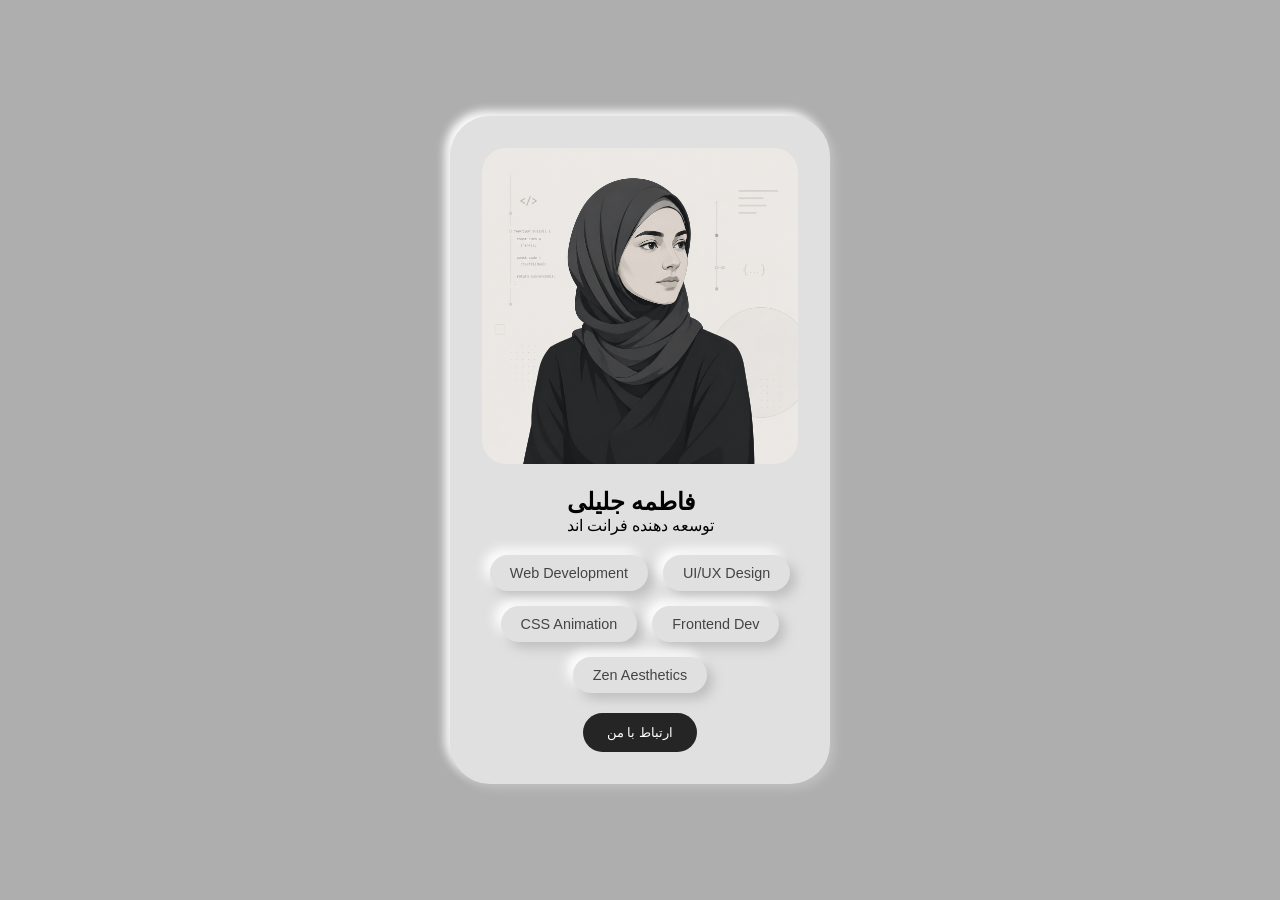
==== index.html @ 5ddfe509 "Add files via upload" ====
<!DOCTYPE html>
<html lang="en">
<head>
    <meta charset="UTF-8">
    <meta name="viewport" content="width=device-width, initial-scale=1.0">
    <title>Page title</title>
    
</head>
<body>
    <!--  -->
    <style>
        * {
    margin: 0;
    padding: 0;
    box-sizing: border-box;
}

body {
    display: flex;
    align-items: center;
    justify-content: center;
    min-height: 100vh;
    background: #aeaeae;
    margin: 0;
    @import url('https://fonts.googleapis.com/css2?family=Vazirmatn:wght@100;400;700&display=swap');
  }

img {
    width: 100%;
    height: auto;
    border-radius: 24px;
 }

.portfolio {
    display: flex;
    flex-direction: column;
    align-items: center;
    gap: 20px;        
    width: 90%; /* برای موبایل بهتر است */
    max-width: 380px; /* حداکثر عرض در دسکتاپ */
    margin: 20px auto;  
    padding: 32px;
    border-radius: 40px; 
    background: #e0e0e0;
    box-shadow:  5px 5px 10px #bebebe, 
                 -5px -5px 10px #ffffff;
    
}

.btn {
  padding: 12px 24px;
  background-color: #252525; 
  color: #fff;
  border: none;
  border-radius: 24px;
  animation: pulse 2s infinite ease-in-out;
}

@keyframes pulse {
    0% { transform: scale(1); }
  50% { transform: scale(1.08); }
  100% { transform: scale(1); }
}

.skills-container {
  display: flex;
  flex-wrap: wrap;
  gap: 15px;  
  justify-content: center;
  max-width: 500px; /* محدود کردن عرض برای زیبایی در دسکتاپ */
  width: 100%;    /* در موبایل تمام عرض را پر می‌کند */
}

.skill-tag {
  padding: 10px 20px;
  font-family: 'Segoe UI', sans-serif;
  font-size: 0.9rem;
  color: #444;
  border-radius: 20px; 
  border: 1px solid #d1d1d1; 
  background: #e0e0e0;
  box-shadow: 6px 6px 12px #bebebe, 
             -6px -6px 12px #ffffff;
  border: none;
}

/* استایل برای حالت موبایل (Responsive Adjustment) */
@media (max-width: 480px) {
  .skills-container {
    gap: 12px; 
  }
  
  .skill-tag {
    font-size: 0.8rem;
    padding: 8px 15px;
  }
}

    </style>
    <!--  -->
    <section class="portfolio">
    <div class="portfolio-image">
        <img src="myprof.png" alt="عکس من">
    </div>
    <div class="detail">
        <h2>فاطمه جلیلی</h2>
    <p>توسعه دهنده فرانت اند</p>
    </div>
    <div class="skills-container">
  <span class="skill-tag">Web Development</span>
  <span class="skill-tag">UI/UX Design</span>
  <span class="skill-tag">CSS Animation</span>
  <span class="skill-tag">Frontend Dev</span>
  <span class="skill-tag">Zen Aesthetics</span>
</div>
    <button class="btn">ارتباط با من</button>
</section>
</body>
</html>
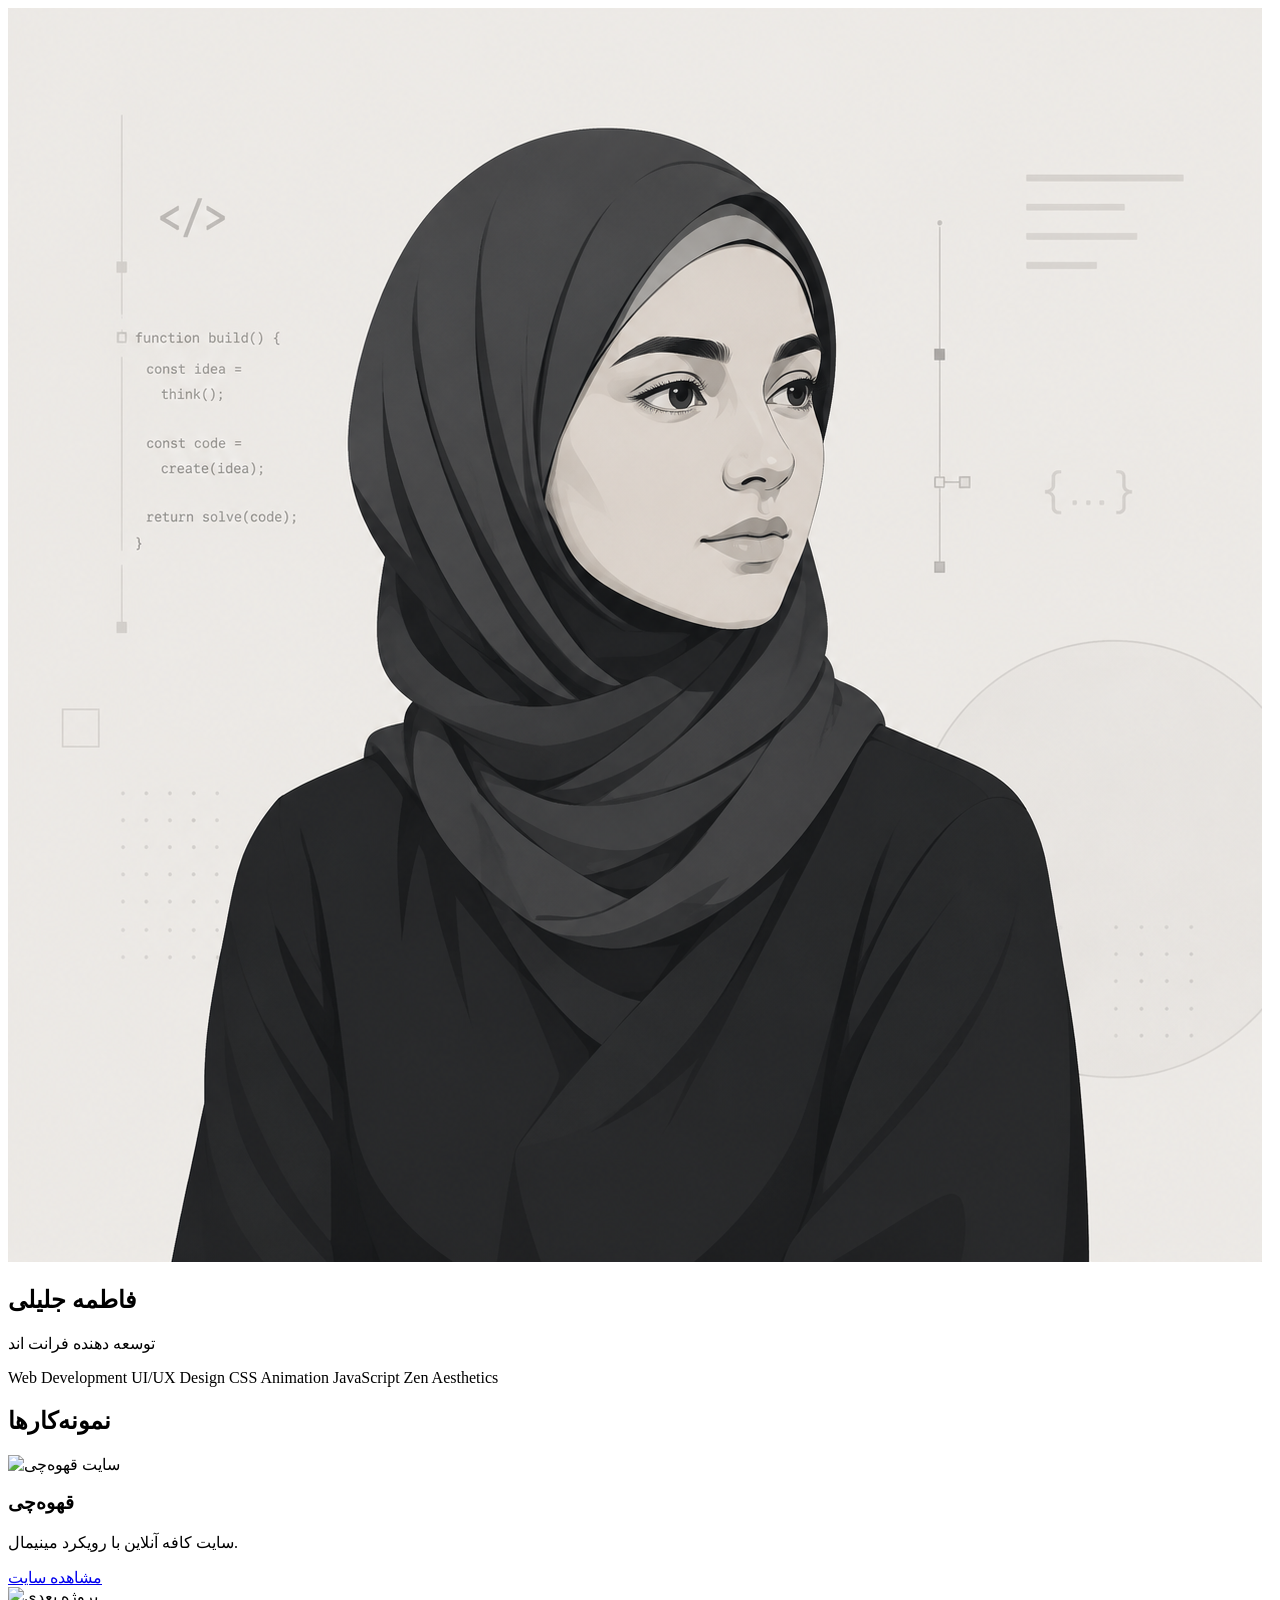
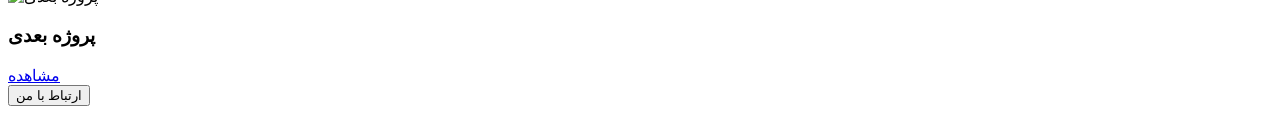
==== commit 846622a1: "Add files via upload" ====
--- a/index.html
+++ b/index.html
@@ -4,100 +4,10 @@
     <meta charset="UTF-8">
     <meta name="viewport" content="width=device-width, initial-scale=1.0">
     <title>Page title</title>
+    <link rel="stylesheet" href="style.css">
     
 </head>
 <body>
-    <!--  -->
-    <style>
-        * {
-    margin: 0;
-    padding: 0;
-    box-sizing: border-box;
-}
-
-body {
-    display: flex;
-    align-items: center;
-    justify-content: center;
-    min-height: 100vh;
-    background: #aeaeae;
-    margin: 0;
-    @import url('https://fonts.googleapis.com/css2?family=Vazirmatn:wght@100;400;700&display=swap');
-  }
-
-img {
-    width: 100%;
-    height: auto;
-    border-radius: 24px;
- }
-
-.portfolio {
-    display: flex;
-    flex-direction: column;
-    align-items: center;
-    gap: 20px;        
-    width: 90%; /* برای موبایل بهتر است */
-    max-width: 380px; /* حداکثر عرض در دسکتاپ */
-    margin: 20px auto;  
-    padding: 32px;
-    border-radius: 40px; 
-    background: #e0e0e0;
-    box-shadow:  5px 5px 10px #bebebe, 
-                 -5px -5px 10px #ffffff;
-    
-}
-
-.btn {
-  padding: 12px 24px;
-  background-color: #252525; 
-  color: #fff;
-  border: none;
-  border-radius: 24px;
-  animation: pulse 2s infinite ease-in-out;
-}
-
-@keyframes pulse {
-    0% { transform: scale(1); }
-  50% { transform: scale(1.08); }
-  100% { transform: scale(1); }
-}
-
-.skills-container {
-  display: flex;
-  flex-wrap: wrap;
-  gap: 15px;  
-  justify-content: center;
-  max-width: 500px; /* محدود کردن عرض برای زیبایی در دسکتاپ */
-  width: 100%;    /* در موبایل تمام عرض را پر می‌کند */
-}
-
-.skill-tag {
-  padding: 10px 20px;
-  font-family: 'Segoe UI', sans-serif;
-  font-size: 0.9rem;
-  color: #444;
-  border-radius: 20px; 
-  border: 1px solid #d1d1d1; 
-  background: #e0e0e0;
-  box-shadow: 6px 6px 12px #bebebe, 
-             -6px -6px 12px #ffffff;
-  border: none;
-}
-
-/* استایل برای حالت موبایل (Responsive Adjustment) */
-@media (max-width: 480px) {
-  .skills-container {
-    gap: 12px; 
-  }
-  
-  .skill-tag {
-    font-size: 0.8rem;
-    padding: 8px 15px;
-  }
-}
-
-    </style>
-    <!--  -->
     <section class="portfolio">
     <div class="portfolio-image">
         <img src="myprof.png" alt="عکس من">
@@ -110,10 +20,40 @@
   <span class="skill-tag">Web Development</span>
   <span class="skill-tag">UI/UX Design</span>
   <span class="skill-tag">CSS Animation</span>
-  <span class="skill-tag">Frontend Dev</span>
+  <span class="skill-tag">JavaScript</span>
   <span class="skill-tag">Zen Aesthetics</span>
 </div>
-    <button class="btn">ارتباط با من</button>
+    <!-----------------project---------------------->
+<section class="projects-section">
+    <h2>نمونه‌کارها</h2>
+    
+    <!-- کانتینر اسکرول افقی -->
+    <div class="project-scroll">
+        
+        <!-- کارت اول (قهوه چی) -->
+        <div class="project-card">
+   <img src="ghavehchi.png" alt="سایت قهوه‌چی">
+            <h3>قهوه‌چی</h3>
+            <p>سایت کافه آنلاین با رویکرد مینیمال.</p>
+            <div class="links">
+                <a href="https://fatemehdev212.github.io/ghaveh-chi/" target="_blank">مشاهده سایت</a>
+            </div>
+        </div>
+
+        <!-- کارت دوم (برای تست) -->
+        <div class="project-card">
+     <img src="images/other-project.jpg" alt="پروژه بعدی">
+            <h3>پروژه بعدی</h3>
+            <p></p>
+            <div class="links">
+                <a href="#">مشاهده</a>
+            </div>
+        </div>
+        <!--  -->
+    </div>
 </section>
+      <!--  -->
+      <button class="btn">ارتباط با من</button>
+      </section>
 </body>
 </html>
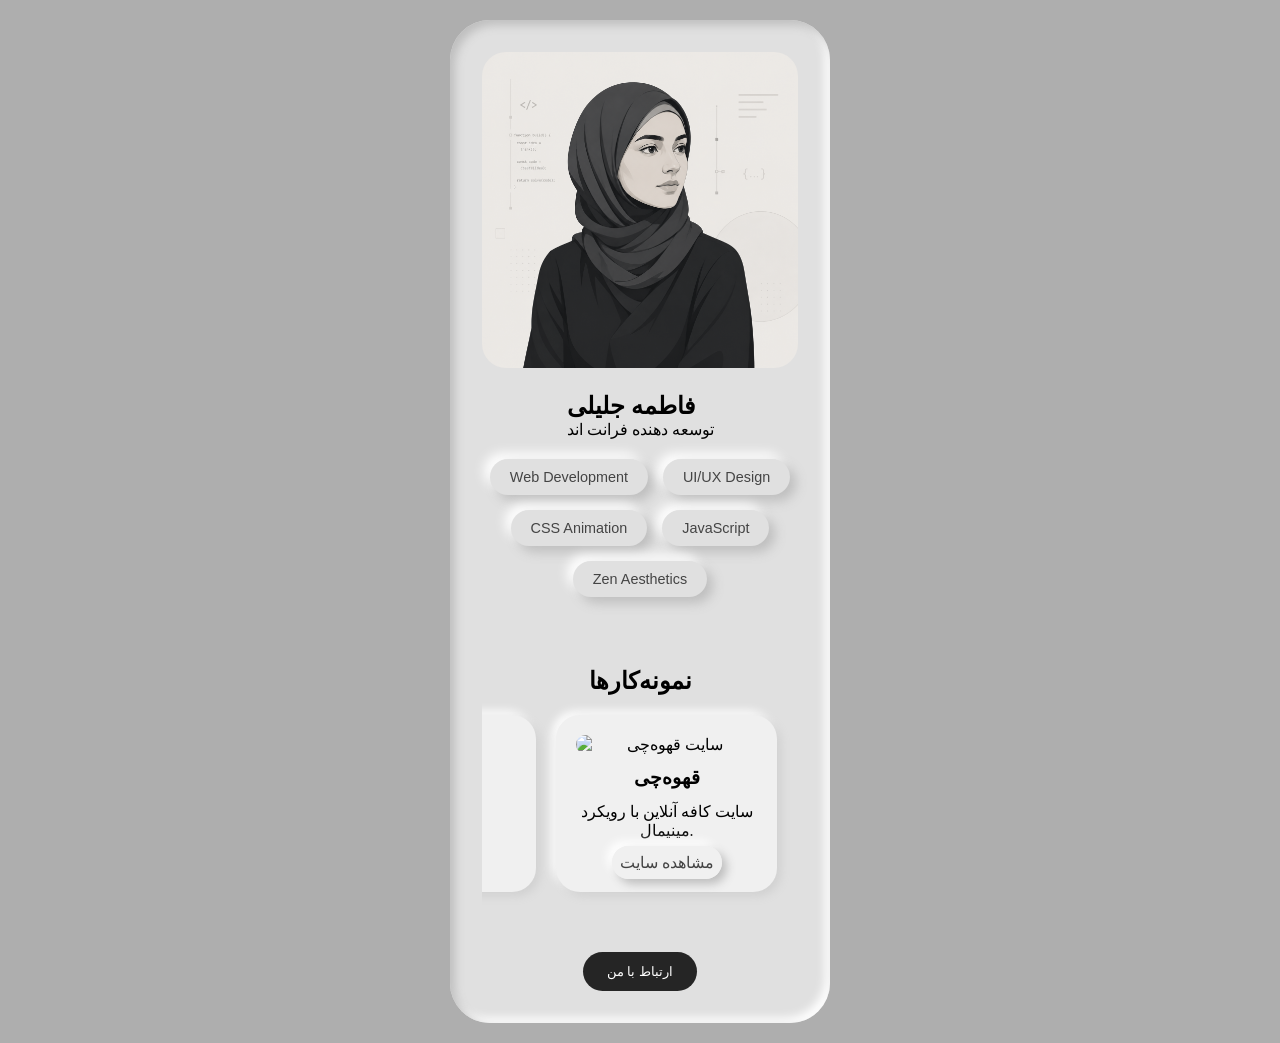
==== commit af6d7fe9: "Add files via upload" ====
--- a/index.html
+++ b/index.html
@@ -8,6 +8,146 @@
     
 </head>
 <body>
+    <style>
+          * {
+    margin: 0;
+    padding: 0;
+    box-sizing: border-box;
+}
+
+body {
+    display: flex;
+    align-items: center;
+    justify-content: center;
+    min-height: 100vh;
+    background: #aeaeae;
+    margin: 0;
+    @import url('https://fonts.googleapis.com/css2?family=Vazirmatn:wght@100;400;700&display=swap');
+  }
+
+img {
+    width: 100%;
+    height: auto;
+    border-radius: 24px;
+ }
+
+.portfolio {
+    display: flex;
+    flex-direction: column;
+    align-items: center;
+    gap: 20px;        
+    width: 90%; /* برای موبایل بهتر است */
+    max-width: 380px; /* حداکثر عرض در دسکتاپ */
+    margin: 20px auto;  
+    padding: 32px;
+    border-radius: 40px; 
+    background: #e0e0e0;
+    box-shadow:  inset 5px 5px 10px #bebebe, 
+                inset -5px -5px 10px #ffffff;
+    
+}
+
+.btn {
+  padding: 12px 24px;
+  background-color: #252525; 
+  color: #fff;
+  border: none;
+  border-radius: 24px;
+  animation: pulse 2s infinite ease-in-out;
+}
+
+@keyframes pulse {
+    0% { transform: scale(1); }
+  50% { transform: scale(1.08); }
+  100% { transform: scale(1); }
+}
+
+.skills-container {
+  display: flex;
+  flex-wrap: wrap;
+  gap: 15px;  
+  justify-content: center;
+  max-width: 500px; /* محدود کردن عرض برای زیبایی در دسکتاپ */
+  width: 100%;    /* در موبایل تمام عرض را پر می‌کند */
+}
+
+.skill-tag {
+  padding: 10px 20px;
+  font-family: 'Segoe UI', sans-serif;
+  font-size: 0.9rem;
+  color: #444;
+  border-radius: 20px; 
+  border: 1px solid #d1d1d1; 
+  background: #e0e0e0;
+  box-shadow: 6px 6px 12px #bebebe, 
+             -6px -6px 12px #ffffff;
+  border: none;
+}
+
+/* استایل برای حالت موبایل (Responsive Adjustment) */
+@media (max-width: 480px) {
+  .skills-container {
+    gap: 12px; 
+  }
+  
+  .skill-tag {
+    font-size: 0.8rem;
+    padding: 8px 15px;
+  }
+}
+
+/* کانتینر اصلی بخش */
+.projects-section {
+    width: 100%;
+    margin-top: 30px;
+    padding: 20px 0;
+}
+
+.projects-section h2 {
+    text-align: center;
+}
+
+.project-scroll {
+    display: flex;
+    flex-direction: row-reverse;
+    overflow-x: auto; 
+    scroll-snap-type: x mandatory; 
+    gap: 20px;
+    padding: 20px;
+    scrollbar-width: none; 
+}
+
+.project-scroll::-webkit-scrollbar {
+    display: none;
+}
+
+.project-card {
+    display: flex;
+    flex-direction: column;
+    gap: 13px;
+    flex: 0 0 80%; 
+    max-width: 300px; 
+    text-align: center;
+    scroll-snap-align: center;
+    background: #f0f0f0;
+    border-radius: 24px;
+    padding: 20px;
+    box-shadow: 4px 4px 10px #d0d0d0, -4px -4px 10px #ffffff;
+    flex-shrink: 0; 
+}
+
+
+.links a{
+    background: #f0f0f0;
+    text-decoration: none;
+    padding: 8px;
+    border-radius: 999px;
+    color: #444;
+    box-shadow:   5px 5px 10px #bebebe, 
+                 -5px -5px 10px #ffffff;
+    
+}
+    </style>
     <section class="portfolio">
     <div class="portfolio-image">
         <img src="myprof.png" alt="عکس من">
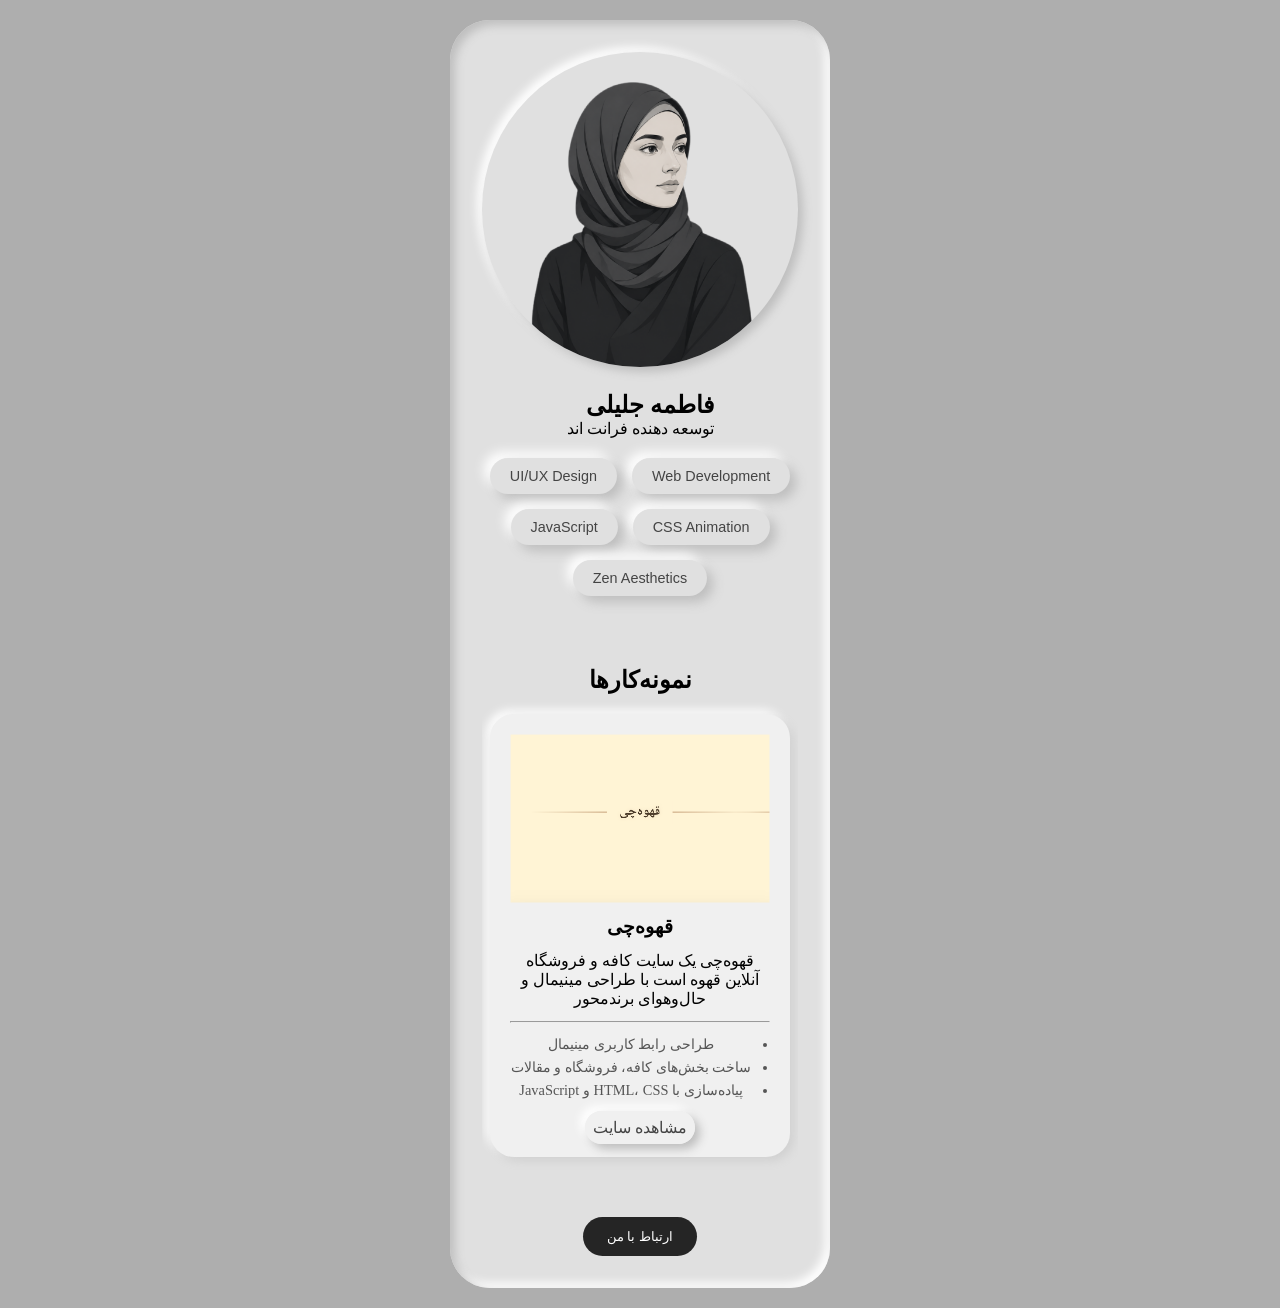
==== commit d363bb6b: "Add files via upload" ====
--- a/index.html
+++ b/index.html
@@ -1,5 +1,5 @@
 <!DOCTYPE html>
-<html lang="en">
+<html lang="fa" dir="rtl">
 <head>
     <meta charset="UTF-8">
     <meta name="viewport" content="width=device-width, initial-scale=1.0">
@@ -25,26 +25,29 @@
     @import url('https://fonts.googleapis.com/css2?family=Vazirmatn:wght@100;400;700&display=swap');
   }
 
-img {
+.portfolio-image img {
     width: 100%;
     height: auto;
-    border-radius: 24px;
+    border-radius: 50%;
+    box-shadow:  5px 5px 10px #bebebe,
+                 -5px -5px 10px #ffffff;
  }
 
 .portfolio {
     display: flex;
     flex-direction: column;
     align-items: center;
-    gap: 20px;        
-    width: 90%; /* برای موبایل بهتر است */
-    max-width: 380px; /* حداکثر عرض در دسکتاپ */
-    margin: 20px auto;  
+    gap: 20px;
+    width: 90%;
+    max-width: 380px;
+    margin: 20px auto;
     padding: 32px;
-    border-radius: 40px; 
+    border-radius: 40px;
     background: #e0e0e0;
-    box-shadow:  inset 5px 5px 10px #bebebe, 
+    -webkit-backdrop-filter: blur(15px);
+    box-shadow: inset 5px 5px 10px #bebebe,
                 inset -5px -5px 10px #ffffff;
-    
+  
 }
 
 .btn {
@@ -67,8 +70,8 @@
   flex-wrap: wrap;
   gap: 15px;  
   justify-content: center;
-  max-width: 500px; /* محدود کردن عرض برای زیبایی در دسکتاپ */
-  width: 100%;    /* در موبایل تمام عرض را پر می‌کند */
+  max-width: 500px; 
+  width: 100%;   
 }
 
 .skill-tag {
@@ -82,9 +85,14 @@
   box-shadow: 6px 6px 12px #bebebe, 
              -6px -6px 12px #ffffff;
   border: none;
-}
-
-/* استایل برای حالت موبایل (Responsive Adjustment) */
+  position: relative;
+  display: inline-block;
+  z-index: 1;
+  overflow: visible;
+}
+
+/* (Responsive Adjustment) */
+
 @media (max-width: 480px) {
   .skills-container {
     gap: 12px; 
@@ -96,7 +104,8 @@
   }
 }
 
-/* کانتینر اصلی بخش */
+/* main container */
+
 .projects-section {
     width: 100%;
     margin-top: 30px;
@@ -109,7 +118,6 @@
 
 .project-scroll {
     display: flex;
-    flex-direction: row-reverse;
     overflow-x: auto; 
     scroll-snap-type: x mandatory; 
     gap: 20px;
@@ -134,6 +142,16 @@
     padding: 20px;
     box-shadow: 4px 4px 10px #d0d0d0, -4px -4px 10px #ffffff;
     flex-shrink: 0; 
+}
+
+.project-points {
+  font-size: 0.9rem;
+  color: #555;
+  padding-right: 18px;
+}
+
+.project-points li {
+  margin-bottom: 6px;
 }
 
 
@@ -167,23 +185,34 @@
 <section class="projects-section">
     <h2>نمونه‌کارها</h2>
     
-    <!-- کانتینر اسکرول افقی -->
+    <!-- scroll -->
     <div class="project-scroll">
         
-        <!-- کارت اول (قهوه چی) -->
+        <!-- first card project --> 
+        
         <div class="project-card">
    <img src="ghavehchi.png" alt="سایت قهوه‌چی">
             <h3>قهوه‌چی</h3>
-            <p>سایت کافه آنلاین با رویکرد مینیمال.</p>
+            <p>
+   قهوه‌چی یک سایت کافه و فروشگاه آنلاین قهوه است با طراحی مینیمال و حال‌وهوای برندمحور
+           </p>
+           <hr>
+        <ul class="project-points">
+    <li>طراحی رابط کاربری مینیمال</li>
+    <li>ساخت بخش‌های کافه، فروشگاه و مقالات</li>
+    <li>پیاده‌سازی با HTML، CSS و JavaScript</li>
+       </ul>
+  
             <div class="links">
-                <a href="https://fatemehdev212.github.io/ghaveh-chi/" target="_blank">مشاهده سایت</a>
+            <a href="https://fatemehdev212.github.io/ghaveh-chi/" target="_blank">مشاهده سایت</a>
             </div>
         </div>
 
-        <!-- کارت دوم (برای تست) -->
+          <!-- second card project--> 
+          
         <div class="project-card">
      <img src="images/other-project.jpg" alt="پروژه بعدی">
-            <h3>پروژه بعدی</h3>
+            <h3>UI Design & Digital Identity</h3>
             <p></p>
             <div class="links">
                 <a href="#">مشاهده</a>
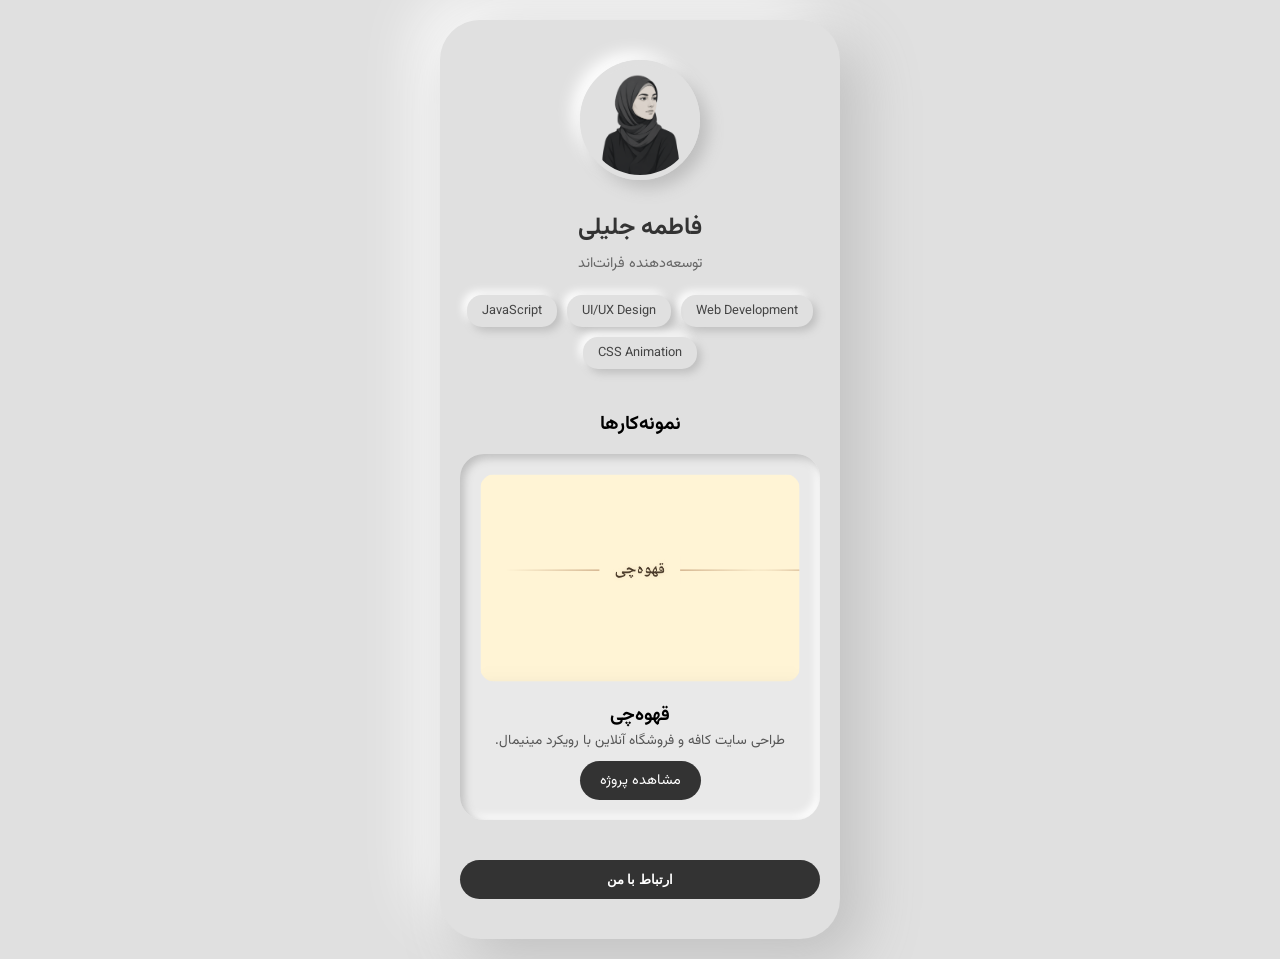
==== commit ab1fea31: "Add files via upload" ====
--- a/index.html
+++ b/index.html
@@ -3,226 +3,134 @@
 <head>
     <meta charset="UTF-8">
     <meta name="viewport" content="width=device-width, initial-scale=1.0">
-    <title>Page title</title>
-    <link rel="stylesheet" href="style.css">
-    
+    <title>پورتفولیوی فاطمه جلیلی</title>
+    <style>
+        @import url('https://fonts.googleapis.com/css2?family=Vazirmatn:wght@300;400;700&display=swap');
+
+        * { margin: 0; padding: 0; box-sizing: border-box; }
+
+        body {
+            font-family: 'Vazirmatn', sans-serif;
+            display: flex;
+            align-items: center;
+            justify-content: center;
+            min-height: 100vh;
+            background: #e0e0e0;
+            padding: 20px;
+        }
+
+        .portfolio {
+            display: flex;
+            flex-direction: column;
+            align-items: center;
+            gap: 20px;
+            width: 100%;
+            max-width: 400px;
+            padding: 40px 20px;
+            border-radius: 40px;
+            background: #e0e0e0;
+            box-shadow: 20px 20px 60px #bebebe, -20px -20px 60px #ffffff;
+        }
+
+        .portfolio-image img {
+            width: 120px;
+            height: 120px;
+            border-radius: 50%;
+            border: 5px solid #e0e0e0;
+            box-shadow: 8px 8px 16px #bebebe, -8px -8px 16px #ffffff;
+        }
+
+        .detail { text-align: center; }
+        .detail h2 { margin-bottom: 5px; color: #333; }
+        .detail p { color: #666; font-size: 0.9rem; }
+
+        .skills-container {
+            display: flex;
+            flex-wrap: wrap;
+            gap: 10px;
+            justify-content: center;
+        }
+
+        .skill-tag {
+            padding: 6px 15px;
+            font-size: 0.8rem;
+            color: #444;
+            border-radius: 15px;
+            background: #e0e0e0;
+            box-shadow: 4px 4px 8px #bebebe, -4px -4px 8px #ffffff;
+        }
+
+        .projects-section { width: 100%; margin-top: 20px; }
+        .projects-section h2 { text-align: center; margin-bottom: 15px; font-size: 1.2rem; }
+
+        .project-card {
+            background: #e9e9e9;
+            border-radius: 24px;
+            padding: 20px;
+            box-shadow: inset 4px 4px 8px #bebebe, inset -4px -4px 8px #ffffff;
+            text-align: center;
+        }
+        
+        .project-card img { width: 100%; border-radius: 15px; margin-bottom: 10px; }
+
+        .btn {
+            margin-top: 20px;
+            padding: 12px 30px;
+            background-color: #333;
+            color: #fff;
+            border: none;
+            border-radius: 20px;
+            cursor: pointer;
+            width: 100%;
+            font-weight: bold;
+            transition: transform 0.3s ease;
+        }
+        .btn:hover { transform: scale(1.05); }
+
+        .links a {
+            display: inline-block;
+            margin-top: 10px;
+            text-decoration: none;
+            padding: 8px 20px;
+            border-radius: 20px;
+            color: #fff;
+            background: #333;
+            font-size: 0.9rem;
+        }
+    </style>
 </head>
 <body>
-    <style>
-          * {
-    margin: 0;
-    padding: 0;
-    box-sizing: border-box;
-}
 
-body {
-    display: flex;
-    align-items: center;
-    justify-content: center;
-    min-height: 100vh;
-    background: #aeaeae;
-    margin: 0;
-    @import url('https://fonts.googleapis.com/css2?family=Vazirmatn:wght@100;400;700&display=swap');
-  }
-
-.portfolio-image img {
-    width: 100%;
-    height: auto;
-    border-radius: 50%;
-    box-shadow:  5px 5px 10px #bebebe,
-                 -5px -5px 10px #ffffff;
- }
-
-.portfolio {
-    display: flex;
-    flex-direction: column;
-    align-items: center;
-    gap: 20px;
-    width: 90%;
-    max-width: 380px;
-    margin: 20px auto;
-    padding: 32px;
-    border-radius: 40px;
-    background: #e0e0e0;
-    -webkit-backdrop-filter: blur(15px);
-    box-shadow: inset 5px 5px 10px #bebebe,
-                inset -5px -5px 10px #ffffff;
-  
-}
-
-.btn {
-  padding: 12px 24px;
-  background-color: #252525; 
-  color: #fff;
-  border: none;
-  border-radius: 24px;
-  animation: pulse 2s infinite ease-in-out;
-}
-
-@keyframes pulse {
-    0% { transform: scale(1); }
-  50% { transform: scale(1.08); }
-  100% { transform: scale(1); }
-}
-
-.skills-container {
-  display: flex;
-  flex-wrap: wrap;
-  gap: 15px;  
-  justify-content: center;
-  max-width: 500px; 
-  width: 100%;   
-}
-
-.skill-tag {
-  padding: 10px 20px;
-  font-family: 'Segoe UI', sans-serif;
-  font-size: 0.9rem;
-  color: #444;
-  border-radius: 20px; 
-  border: 1px solid #d1d1d1; 
-  background: #e0e0e0;
-  box-shadow: 6px 6px 12px #bebebe, 
-             -6px -6px 12px #ffffff;
-  border: none;
-  position: relative;
-  display: inline-block;
-  z-index: 1;
-  overflow: visible;
-}
-
-/* (Responsive Adjustment) */
-
-@media (max-width: 480px) {
-  .skills-container {
-    gap: 12px; 
-  }
-  
-  .skill-tag {
-    font-size: 0.8rem;
-    padding: 8px 15px;
-  }
-}
-
-/* main container */
-
-.projects-section {
-    width: 100%;
-    margin-top: 30px;
-    padding: 20px 0;
-}
-
-.projects-section h2 {
-    text-align: center;
-}
-
-.project-scroll {
-    display: flex;
-    overflow-x: auto; 
-    scroll-snap-type: x mandatory; 
-    gap: 20px;
-    padding: 20px;
-    scrollbar-width: none; 
-}
-
-.project-scroll::-webkit-scrollbar {
-    display: none;
-}
-
-.project-card {
-    display: flex;
-    flex-direction: column;
-    gap: 13px;
-    flex: 0 0 80%; 
-    max-width: 300px; 
-    text-align: center;
-    scroll-snap-align: center;
-    background: #f0f0f0;
-    border-radius: 24px;
-    padding: 20px;
-    box-shadow: 4px 4px 10px #d0d0d0, -4px -4px 10px #ffffff;
-    flex-shrink: 0; 
-}
-
-.project-points {
-  font-size: 0.9rem;
-  color: #555;
-  padding-right: 18px;
-}
-
-.project-points li {
-  margin-bottom: 6px;
-}
-
-
-.links a{
-    background: #f0f0f0;
-    text-decoration: none;
-    padding: 8px;
-    border-radius: 999px;
-    color: #444;
-    box-shadow:   5px 5px 10px #bebebe, 
-                 -5px -5px 10px #ffffff;
-    
-}
-    </style>
     <section class="portfolio">
-    <div class="portfolio-image">
-        <img src="myprof.png" alt="عکس من">
-    </div>
-    <div class="detail">
-        <h2>فاطمه جلیلی</h2>
-    <p>توسعه دهنده فرانت اند</p>
-    </div>
-    <div class="skills-container">
-  <span class="skill-tag">Web Development</span>
-  <span class="skill-tag">UI/UX Design</span>
-  <span class="skill-tag">CSS Animation</span>
-  <span class="skill-tag">JavaScript</span>
-  <span class="skill-tag">Zen Aesthetics</span>
-</div>
-    <!-----------------project---------------------->
-<section class="projects-section">
-    <h2>نمونه‌کارها</h2>
-    
-    <!-- scroll -->
-    <div class="project-scroll">
-        
-        <!-- first card project --> 
-        
-        <div class="project-card">
-   <img src="ghavehchi.png" alt="سایت قهوه‌چی">
-            <h3>قهوه‌چی</h3>
-            <p>
-   قهوه‌چی یک سایت کافه و فروشگاه آنلاین قهوه است با طراحی مینیمال و حال‌وهوای برندمحور
-           </p>
-           <hr>
-        <ul class="project-points">
-    <li>طراحی رابط کاربری مینیمال</li>
-    <li>ساخت بخش‌های کافه، فروشگاه و مقالات</li>
-    <li>پیاده‌سازی با HTML، CSS و JavaScript</li>
-       </ul>
-  
-            <div class="links">
-            <a href="https://fatemehdev212.github.io/ghaveh-chi/" target="_blank">مشاهده سایت</a>
-            </div>
+        <div class="portfolio-image">
+            <img src="myprof.png" alt="عکس من">
+        </div>
+        <div class="detail">
+            <h2>فاطمه جلیلی</h2>
+            <p>توسعه‌دهنده فرانت‌اند</p>
         </div>
 
-          <!-- second card project--> 
-          
-        <div class="project-card">
-     <img src="images/other-project.jpg" alt="پروژه بعدی">
-            <h3>UI Design & Digital Identity</h3>
-            <p></p>
-            <div class="links">
-                <a href="#">مشاهده</a>
+        <div class="skills-container">
+            <span class="skill-tag">Web Development</span>
+            <span class="skill-tag">UI/UX Design</span>
+            <span class="skill-tag">JavaScript</span>
+            <span class="skill-tag">CSS Animation</span>
+        </div>
+
+        <section class="projects-section">
+            <h2>نمونه‌کارها</h2>
+            <div class="project-card">
+                <img src="ghavehchi.png" alt="سایت قهوه‌چی">
+                <h3>قهوه‌چی</h3>
+                <p style="font-size: 0.85rem; color: #555;">طراحی سایت کافه و فروشگاه آنلاین با رویکرد مینیمال.</p>
+                <div class="links">
+                    <a href="https://fatemehdev212.github.io/ghaveh-chi/" target="_blank">مشاهده پروژه</a>
+                </div>
             </div>
-        </div>
-        <!--  -->
-    </div>
-</section>
-      <!--  -->
-      <button class="btn">ارتباط با من</button>
-      </section>
+        </section>
+
+        <button class="btn" onclick="window.location.href='mailto:your-email@example.com'">ارتباط با من</button>
+    </section>
+
 </body>
-</html>+</html>
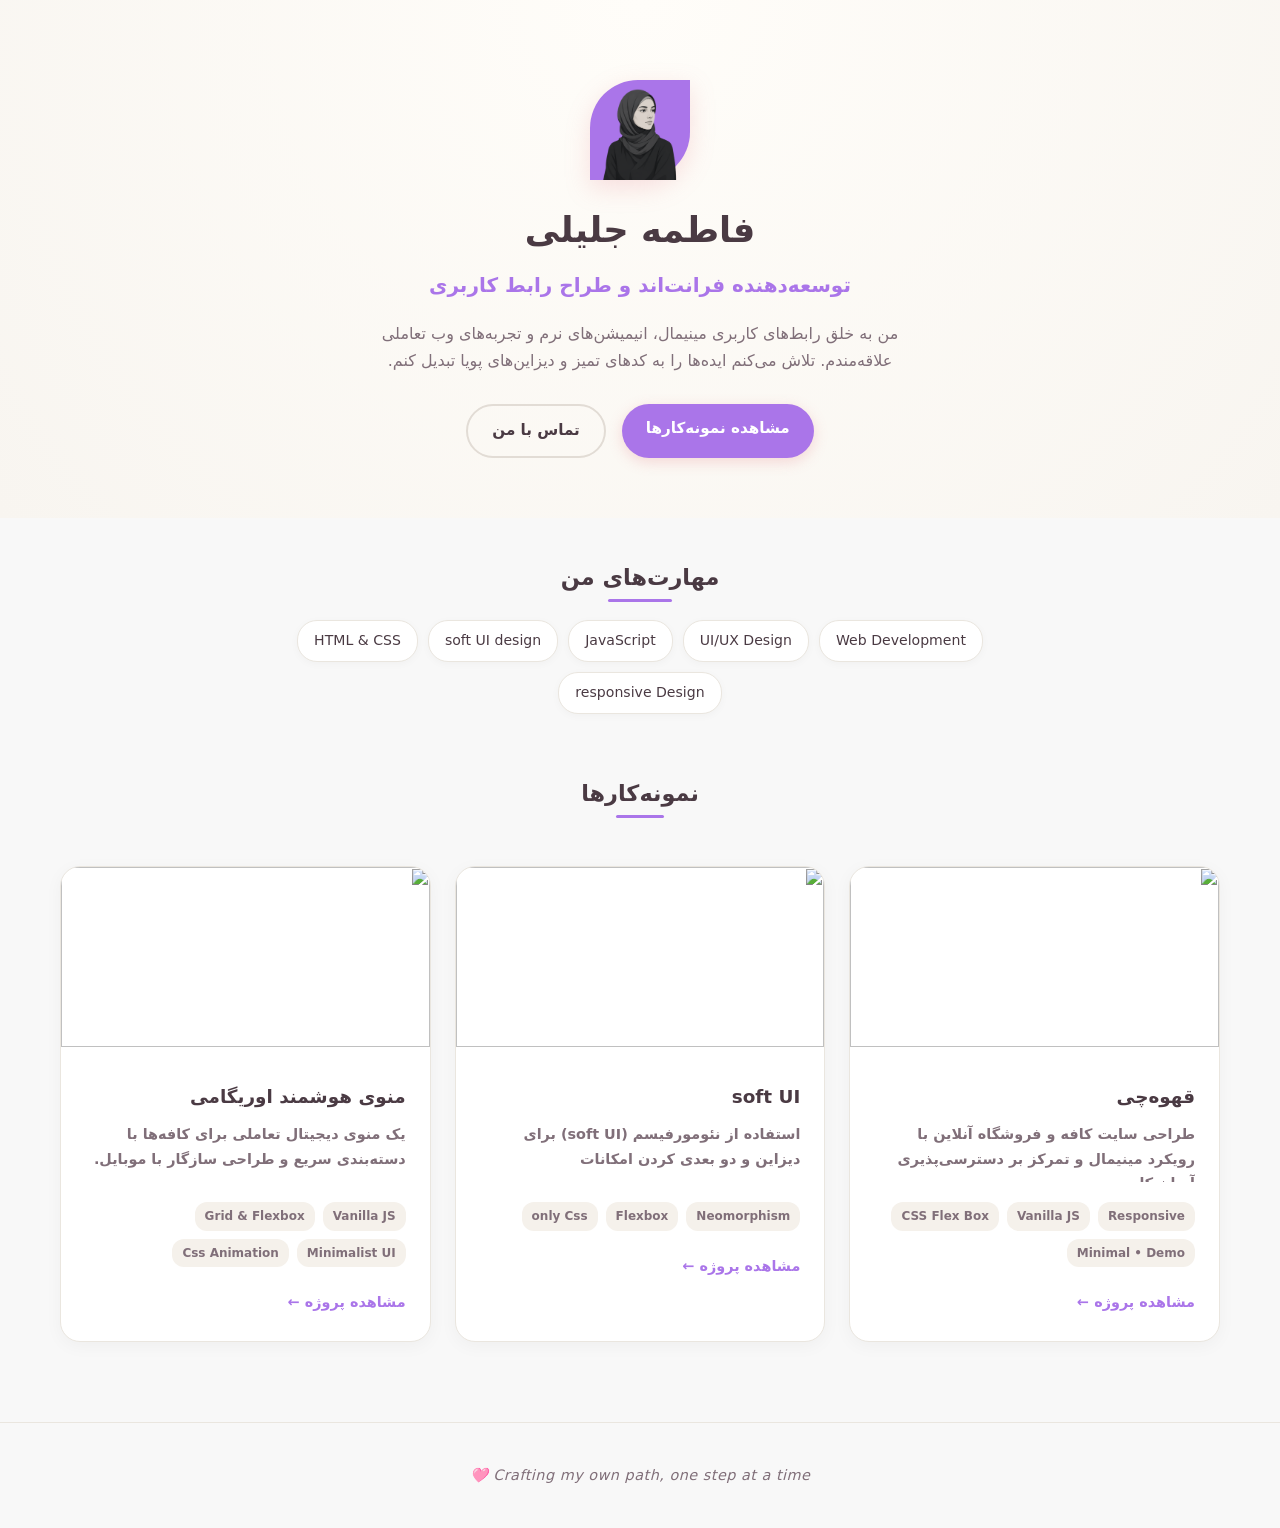
==== commit 3b6450c9: "Add files via upload" ====
--- a/index.html
+++ b/index.html
@@ -1,136 +1,110 @@
 <!DOCTYPE html>
 <html lang="fa" dir="rtl">
 <head>
-    <meta charset="UTF-8">
-    <meta name="viewport" content="width=device-width, initial-scale=1.0">
-    <title>پورتفولیوی فاطمه جلیلی</title>
-    <style>
-        @import url('https://fonts.googleapis.com/css2?family=Vazirmatn:wght@300;400;700&display=swap');
-
-        * { margin: 0; padding: 0; box-sizing: border-box; }
-
-        body {
-            font-family: 'Vazirmatn', sans-serif;
-            display: flex;
-            align-items: center;
-            justify-content: center;
-            min-height: 100vh;
-            background: #e0e0e0;
-            padding: 20px;
-        }
-
-        .portfolio {
-            display: flex;
-            flex-direction: column;
-            align-items: center;
-            gap: 20px;
-            width: 100%;
-            max-width: 400px;
-            padding: 40px 20px;
-            border-radius: 40px;
-            background: #e0e0e0;
-            box-shadow: 20px 20px 60px #bebebe, -20px -20px 60px #ffffff;
-        }
-
-        .portfolio-image img {
-            width: 120px;
-            height: 120px;
-            border-radius: 50%;
-            border: 5px solid #e0e0e0;
-            box-shadow: 8px 8px 16px #bebebe, -8px -8px 16px #ffffff;
-        }
-
-        .detail { text-align: center; }
-        .detail h2 { margin-bottom: 5px; color: #333; }
-        .detail p { color: #666; font-size: 0.9rem; }
-
-        .skills-container {
-            display: flex;
-            flex-wrap: wrap;
-            gap: 10px;
-            justify-content: center;
-        }
-
-        .skill-tag {
-            padding: 6px 15px;
-            font-size: 0.8rem;
-            color: #444;
-            border-radius: 15px;
-            background: #e0e0e0;
-            box-shadow: 4px 4px 8px #bebebe, -4px -4px 8px #ffffff;
-        }
-
-        .projects-section { width: 100%; margin-top: 20px; }
-        .projects-section h2 { text-align: center; margin-bottom: 15px; font-size: 1.2rem; }
-
-        .project-card {
-            background: #e9e9e9;
-            border-radius: 24px;
-            padding: 20px;
-            box-shadow: inset 4px 4px 8px #bebebe, inset -4px -4px 8px #ffffff;
-            text-align: center;
-        }
-        
-        .project-card img { width: 100%; border-radius: 15px; margin-bottom: 10px; }
-
-        .btn {
-            margin-top: 20px;
-            padding: 12px 30px;
-            background-color: #333;
-            color: #fff;
-            border: none;
-            border-radius: 20px;
-            cursor: pointer;
-            width: 100%;
-            font-weight: bold;
-            transition: transform 0.3s ease;
-        }
-        .btn:hover { transform: scale(1.05); }
-
-        .links a {
-            display: inline-block;
-            margin-top: 10px;
-            text-decoration: none;
-            padding: 8px 20px;
-            border-radius: 20px;
-            color: #fff;
-            background: #333;
-            font-size: 0.9rem;
-        }
-    </style>
+  <meta charset="UTF-8" />
+  <meta name="viewport" content="width=device-width, initial-scale=1.0" />
+  <title>فاطمه جلیلی | توسعه‌دهنده فرانت‌اند</title>
+  <link rel="stylesheet" href="style.css" />
 </head>
 <body>
 
-    <section class="portfolio">
-        <div class="portfolio-image">
-            <img src="myprof.png" alt="عکس من">
+                             <!-- بخش معرفی / Hero -->
+  <header class="hero-section">
+    <div class="hero-container">
+      <div class="avatar-wrapper">
+        <!-- اینجا می‌توانی بعداً آیکون یا تصویر خودت را قرار دهی -->
+        <div class="avatar-placeholder">
+            <img src="myprof.png" alt="">
         </div>
-        <div class="detail">
-            <h2>فاطمه جلیلی</h2>
-            <p>توسعه‌دهنده فرانت‌اند</p>
+      </div>
+      <h1>فاطمه جلیلی</h1>
+      <h2>توسعه‌دهنده فرانت‌اند و طراح رابط کاربری</h2>
+      <p class="hero-bio">
+        من به خلق رابط‌های کاربری مینیمال، انیمیشن‌های نرم و تجربه‌های وب تعاملی علاقه‌مندم. تلاش می‌کنم ایده‌ها را به کدهای تمیز و دیزاین‌های پویا تبدیل کنم.
+      </p>
+      <div class="hero-actions">
+        <a href="#projects" class="btn btn-primary">مشاهده نمونه‌کارها</a>
+        <a href="tel:09101955464" class="btn btn-secondary">تماس با من</a>
+      </div>
+    </div>
+  </header>
+
+                    <!-- بخش مهارت‌ها / Skills -->
+  <section class="skills-section">
+    <h3 class="section-title">مهارت‌های من</h3>
+    <div class="skills-grid">
+      <span class="skill-tag">Web Development</span>
+      <span class="skill-tag">UI/UX Design</span>
+      <span class="skill-tag">JavaScript</span>
+      <span class="skill-tag">soft UI design</span>
+      <span class="skill-tag">HTML & CSS</span>
+      <span class="skill-tag">responsive Design</span>
+    </div>
+  </section>
+
+  <!-- بخش نمونه‌کارها / Projects -->
+  <section id="projects" class="projects-section">
+    <h3 class="section-title">نمونه‌کارها</h3>
+    <div class="projects-grid">
+      
+      <!-- پروژه قهوه‌چی -->
+      <div class="project-card">
+        <div class="project-img-placeholder">
+            <img src="project1.jpg" alt="">
         </div>
+        <div class="project-info">
+          <h4>قهوه‌چی</h4>
+          <p>طراحی سایت کافه و فروشگاه آنلاین با رویکرد مینیمال و تمرکز بر دسترسی‌پذیری آسان کاربر.</p>
+          <div class="project-tags">
+            <span>Responsive</span>
+             <span>Vanilla JS</span>
+             <span>CSS Flex Box</span>
+            <span>Minimal • Demo</span>
+          </div>
+       <a href="https://fatemehdev212.github.io/ghaveh-chi/" class="project-link">مشاهده پروژه ←</a>
+        </div>
+      </div>
 
-        <div class="skills-container">
-            <span class="skill-tag">Web Development</span>
-            <span class="skill-tag">UI/UX Design</span>
-            <span class="skill-tag">JavaScript</span>
-            <span class="skill-tag">CSS Animation</span>
+             <!-- پروژه منوی دیجیتال (اوریگامی) -->
+      <div class="project-card">
+      <div class="project-img-placeholder">
+          <img src="project2.jpg" alt="">
         </div>
+        <div class="project-info">
+          <h4>soft UI</h4>
+       <p> استفاده از  نئومورفیسم (soft UI) برای دیزاین و دو بعدی کردن امکانات</p>
+          <div class="project-tags">
+            <span>Neomorphism</span>
+            <span>Flexbox</span>
+            <span>only Css</span>
+          </div>
+<a href="https://fatemehdev212.github.io/soft-ui-showcase/" class="project-link">مشاهده پروژه ←</a>
+        </div>
+      </div>
+<!--  -->
+ <div class="project-card">
+      <div class="project-img-placeholder">
+          <img src="project3.jpg" alt="">
+        </div>
+        <div class="project-info">
+          <h4>منوی هوشمند اوریگامی</h4>
+       <p>یک منوی دیجیتال تعاملی برای کافه‌ها با دسته‌بندی سریع و طراحی سازگار با موبایل.</p>
+          <div class="project-tags">
+            <span>Vanilla JS</span>
+            <span>Grid & Flexbox</span>
+            <span>Minimalist UI</span>
+            <span>Css Animation</span>
+          </div>
+<a href="menu.html" class="project-link">مشاهده پروژه ←</a>
+        </div>
+      </div>
+    </div>
+  </section>
 
-        <section class="projects-section">
-            <h2>نمونه‌کارها</h2>
-            <div class="project-card">
-                <img src="ghavehchi.png" alt="سایت قهوه‌چی">
-                <h3>قهوه‌چی</h3>
-                <p style="font-size: 0.85rem; color: #555;">طراحی سایت کافه و فروشگاه آنلاین با رویکرد مینیمال.</p>
-                <div class="links">
-                    <a href="https://fatemehdev212.github.io/ghaveh-chi/" target="_blank">مشاهده پروژه</a>
-                </div>
-            </div>
-        </section>
-
-        <button class="btn" onclick="window.location.href='mailto:your-email@example.com'">ارتباط با من</button>
-    </section>
+  <!-- فوتر / Footer -->
+  <footer class="main-footer">
+    <p>Crafting my own path, one step at a time 🩷</p>
+  </footer>
 
 </body>
 </html>
--- a/style.css
+++ b/style.css
@@ -0,0 +1,289 @@
+* {
+  box-sizing: border-box;
+  margin: 0;
+  padding: 0;
+}
+
+:root {
+  --bg-color: #f8f8f8;      
+  --primary-color: #aa75e9; 
+  --primary-hover: #D77B82;
+  --text-dark: #4A3A43;      
+  --text-muted: #806F79;    
+  --card-bg: #FFFFFF;
+  --font-family: system-ui, -apple-system, sans-serif;
+}
+
+body {
+  background-color: var(--bg-color);
+  font-family: var(--font-family);
+  color: var(--text-dark);
+  line-height: 1.7;
+  padding: 0;
+  margin: 0;
+}
+
+.hero-section {
+  padding: 80px 20px 60px 20px;
+  text-align: center;
+  background: radial-gradient(circle at top, #FFFDF9 0%, #F8F5F0 100%);
+}
+
+.hero-container {
+  max-width: 700px;
+  margin: 0 auto;
+}
+
+.avatar-wrapper {
+  display: inline-block;
+  margin-bottom: 20px;
+}
+
+.avatar-placeholder {
+  width: 100px;
+  height: 100px;
+  background: var(--primary-color);
+  color: #fff;
+  font-size: 1.8rem;
+  font-weight: bold;
+  border-radius: 48px 0;
+  display: flex;
+  align-items: center;
+  justify-content: center;
+  box-shadow: 0 8px 24px rgba(233, 140, 147, 0.25);
+}
+
+.avatar-placeholder img {
+    width: 100%;
+    height: auto;
+    display: block;
+    object-fit: cover;
+}
+
+.hero-section h1 {
+  font-size: 2.2rem;
+  margin-bottom: 8px;
+  color: var(--text-dark);
+  font-weight: 800;
+}
+
+.hero-section h2 {
+  font-size: 1.25rem;
+  color: var(--primary-color);
+  font-weight: 600;
+  margin-bottom: 18px;
+}
+
+.hero-bio {
+  font-size: 1rem;
+  color: var(--text-muted);
+  margin-bottom: 30px;
+  max-width: 580px;
+  margin-left: auto;
+  margin-right: auto;
+}
+
+.hero-actions {
+  display: flex;
+  gap: 16px;
+  justify-content: center;
+}
+
+.btn {
+  text-decoration: none;
+  padding: 12px 24px;
+  border-radius: 30px;
+  font-weight: bold;
+  font-size: 0.95rem;
+  transition: all 0.3s ease;
+  display: inline-block;
+}
+
+.btn-primary {
+  background-color: var(--primary-color);
+  color: #fff;
+  box-shadow: 0 4px 14px rgba(233, 140, 147, 0.3);
+}
+
+.btn-primary:hover {
+  background-color: var(--primary-hover);
+  transform: translateY(-2px);
+}
+
+.btn-secondary {
+  background-color: transparent;
+  color: var(--text-dark);
+  border: 2px solid #E2DCD5;
+}
+
+.btn-secondary:hover {
+  background-color: #EAF0EC;
+  border-color: var(--text-muted);
+  transform: translateY(-2px);
+}
+
+.skills-section {
+  max-width: 800px;
+  margin: 40px auto;
+  padding: 0 20px;
+  text-align: center;
+}
+
+.section-title {
+  font-size: 1.4rem;
+  margin-bottom: 24px;
+  position: relative;
+  display: inline-block;
+  color: var(--text-dark);
+}
+
+.section-title::after {
+  content: '';
+  position: absolute;
+  bottom: -6px;
+  left: 30%;
+  right: 30%;
+  height: 3px;
+  background-color: var(--primary-color);
+  border-radius: 2px;
+}
+
+.skills-grid {
+  display: flex;
+  flex-wrap: wrap;
+  gap: 10px;
+  justify-content: center;
+}
+
+.skill-tag {
+  background: var(--card-bg);
+  color: var(--text-dark);
+  padding: 8px 16px;
+  border-radius: 20px;
+  font-size: 0.88rem;
+  box-shadow: 0 2px 8px rgba(0, 0, 0, 0.03);
+  border: 1px solid #EAE6DF;
+  font-weight: 500;
+  transition: all 0.2s ease;
+}
+
+.skill-tag:hover {
+  border-color: var(--primary-color);
+  color: var(--primary-color);
+  transform: translateY(-1px);
+}
+
+.projects-section {
+  max-width: 1200px;
+  width: 100%;
+  margin: 60px auto 80px auto;
+  padding: 0 20px;
+  text-align: center;
+}
+
+.projects-grid {
+  display: grid;
+  grid-template-columns: repeat(auto-fit, minmax(250px, 1fr));
+  gap: 24px;
+  margin-top: 30px;
+}
+
+.project-card {
+  background: var(--card-bg);
+  border-radius: 20px;
+  overflow: hidden;
+  box-shadow: 0 4px 18px rgba(0, 0, 0, 0.04);
+  border: 1px solid #EAE6DF;
+  text-align: right;
+  transition: all 0.3s ease;
+}
+
+.project-card:hover {
+  transform: translateY(-6px);
+  box-shadow: 0 10px 25px rgba(0, 0, 0, 0.08);
+}
+
+.project-img-placeholder {
+  width: 100%;
+  height: 180px;
+}
+
+.project-img-placeholder img {
+    width: 100%;
+    height: 180px;
+    display: block;
+    margin: 0 auto;
+    object-fit: cover;
+}
+
+.project-info {
+  padding: 24px;
+  margin-top: 10px;
+  font-weight: bold;
+  font-size: 1.1rem;
+}
+
+.project-info h4 {
+  font-size: 1.15rem;
+  margin-bottom: 10px;
+  color: var(--text-dark);
+}
+
+.project-info p {
+  font-size: 0.9rem;
+  color: var(--text-muted);
+  margin-bottom: 20px;
+  height: 60px; 
+  overflow: hidden;
+}
+
+.project-tags {
+  display: flex;
+  gap: 8px;
+  margin-bottom: 20px;
+  flex-wrap: wrap;
+}
+
+.project-tags span {
+  font-size: 0.75rem;
+  background-color: #F5F1EB;
+  color: var(--text-muted);
+  padding: 4px 10px;
+  border-radius: 12px;
+}
+
+.project-link {
+  font-size: 0.9rem;
+  color: var(--primary-color);
+  text-decoration: none;
+  font-weight: bold;
+  transition: color 0.2s ease;
+}
+
+.project-link:hover {
+  color: var(--primary-hover);
+}
+
+.main-footer {
+  text-align: center;
+  padding: 40px 20px;
+  border-top: 1px solid #EAE6DF;
+  color: var(--text-muted);
+  font-size: 0.9rem;
+  letter-spacing: 0.5px; 
+  font-style: italic;   
+}
+
+
+@media (max-width: 600px) {
+  .hero-section h1 {
+    font-size: 1.8rem;
+  }
+  .hero-actions {
+    flex-direction: column;
+    gap: 10px;
+  }
+  .project-info p {
+    height: auto;
+  }
+}
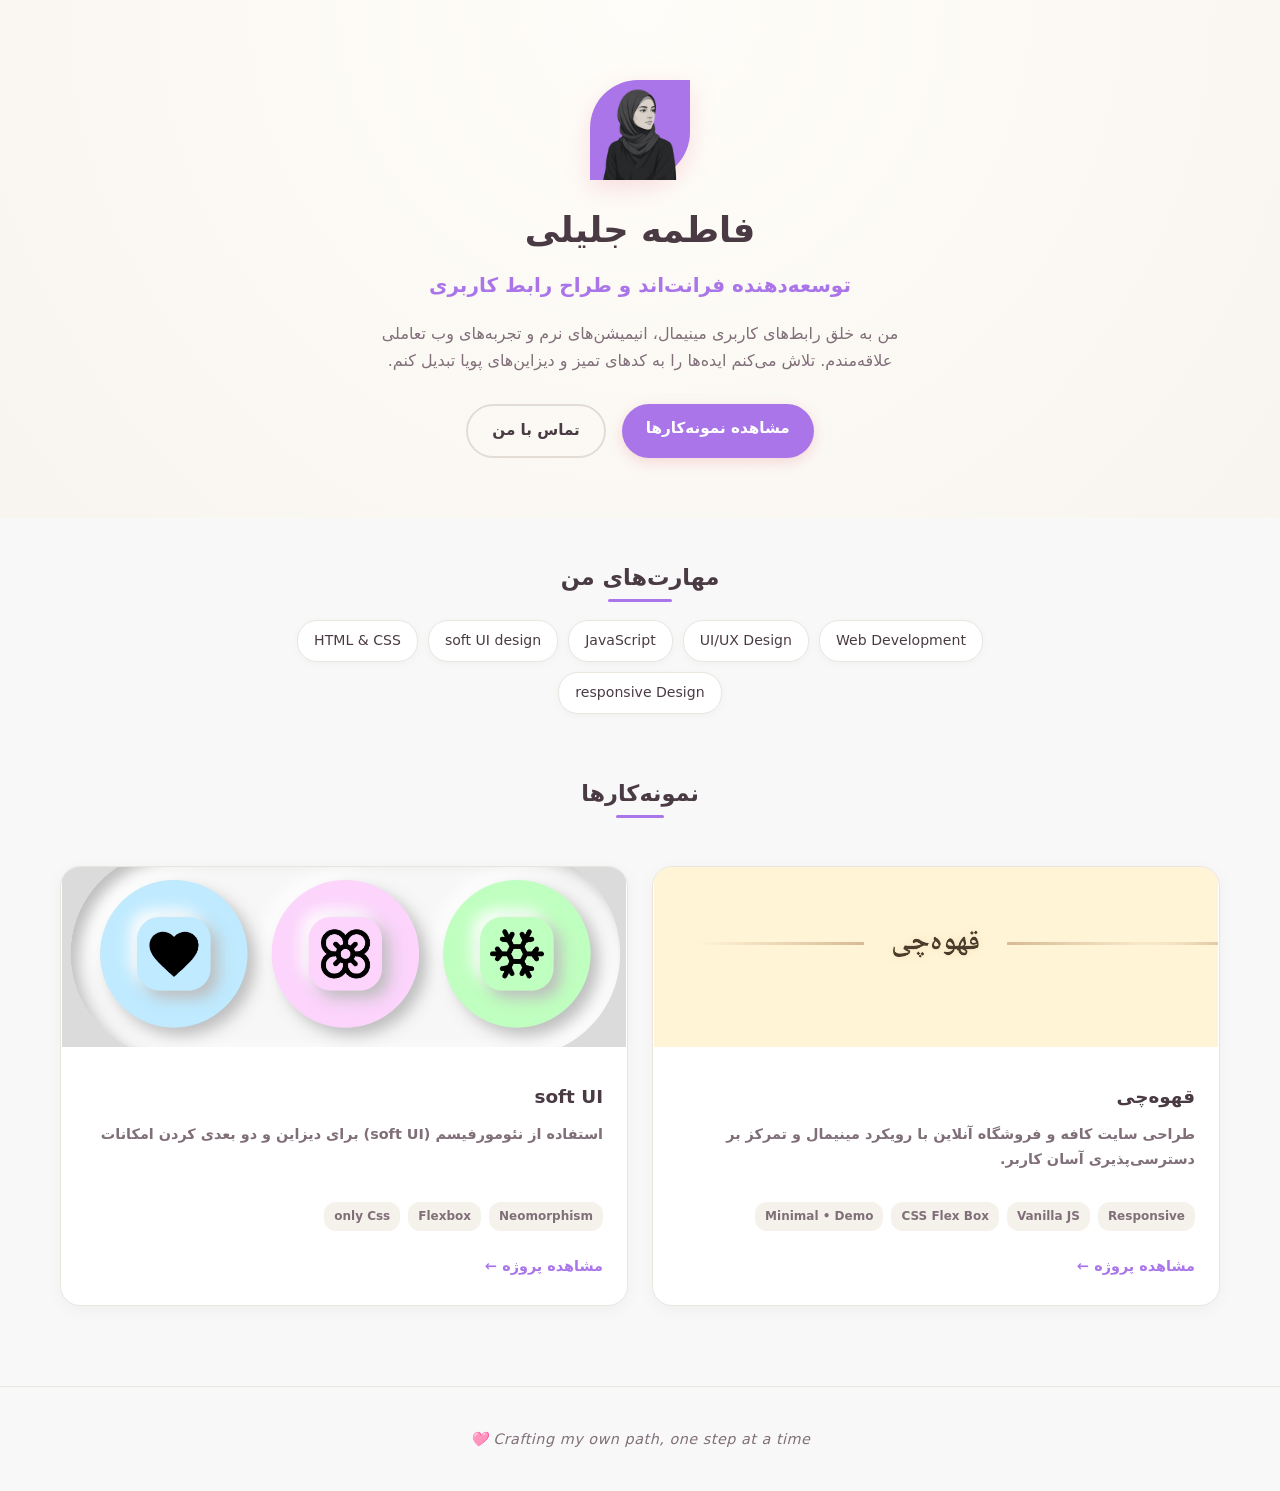
==== commit 6d390703: "Update index.html" ====
--- a/index.html
+++ b/index.html
@@ -81,22 +81,6 @@
 <a href="https://fatemehdev212.github.io/soft-ui-showcase/" class="project-link">مشاهده پروژه ←</a>
         </div>
       </div>
-<!--  -->
- <div class="project-card">
-      <div class="project-img-placeholder">
-          <img src="project3.jpg" alt="">
-        </div>
-        <div class="project-info">
-          <h4>منوی هوشمند اوریگامی</h4>
-       <p>یک منوی دیجیتال تعاملی برای کافه‌ها با دسته‌بندی سریع و طراحی سازگار با موبایل.</p>
-          <div class="project-tags">
-            <span>Vanilla JS</span>
-            <span>Grid & Flexbox</span>
-            <span>Minimalist UI</span>
-            <span>Css Animation</span>
-          </div>
-<a href="menu.html" class="project-link">مشاهده پروژه ←</a>
-        </div>
       </div>
     </div>
   </section>
